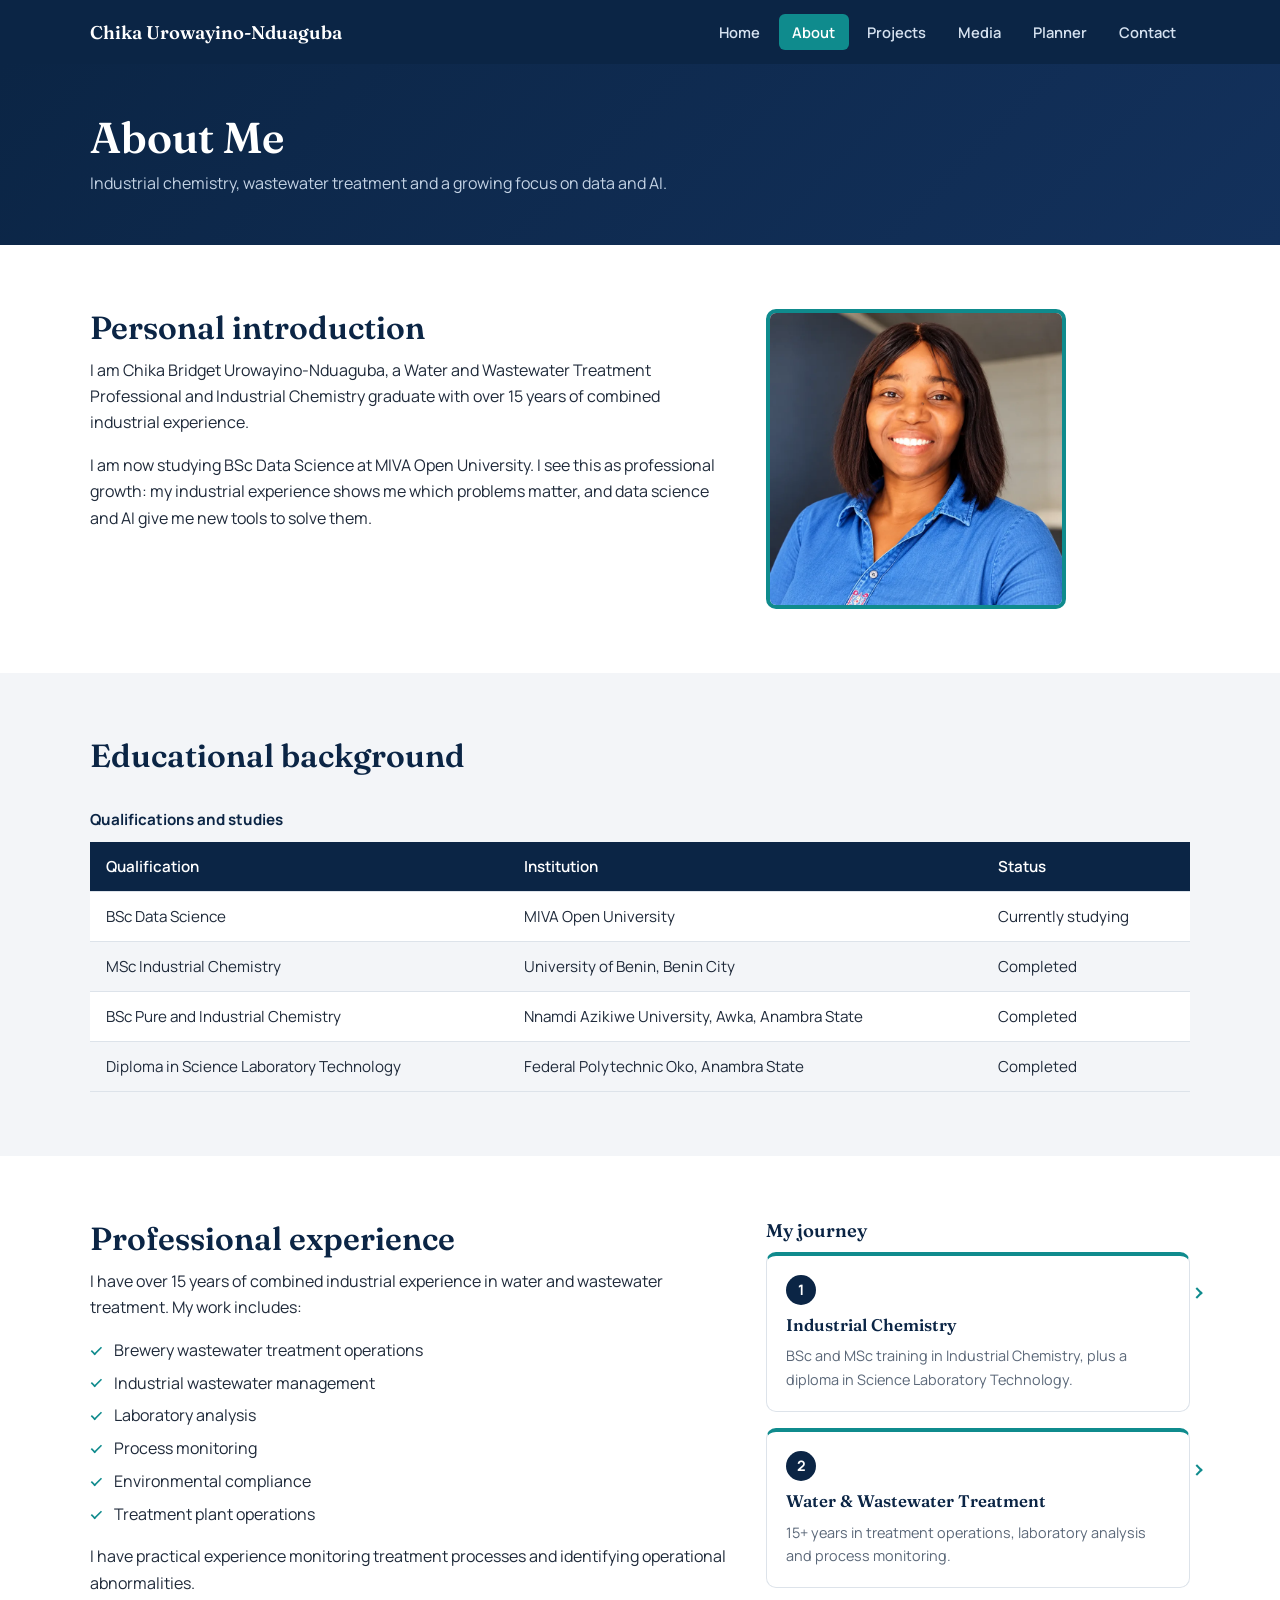
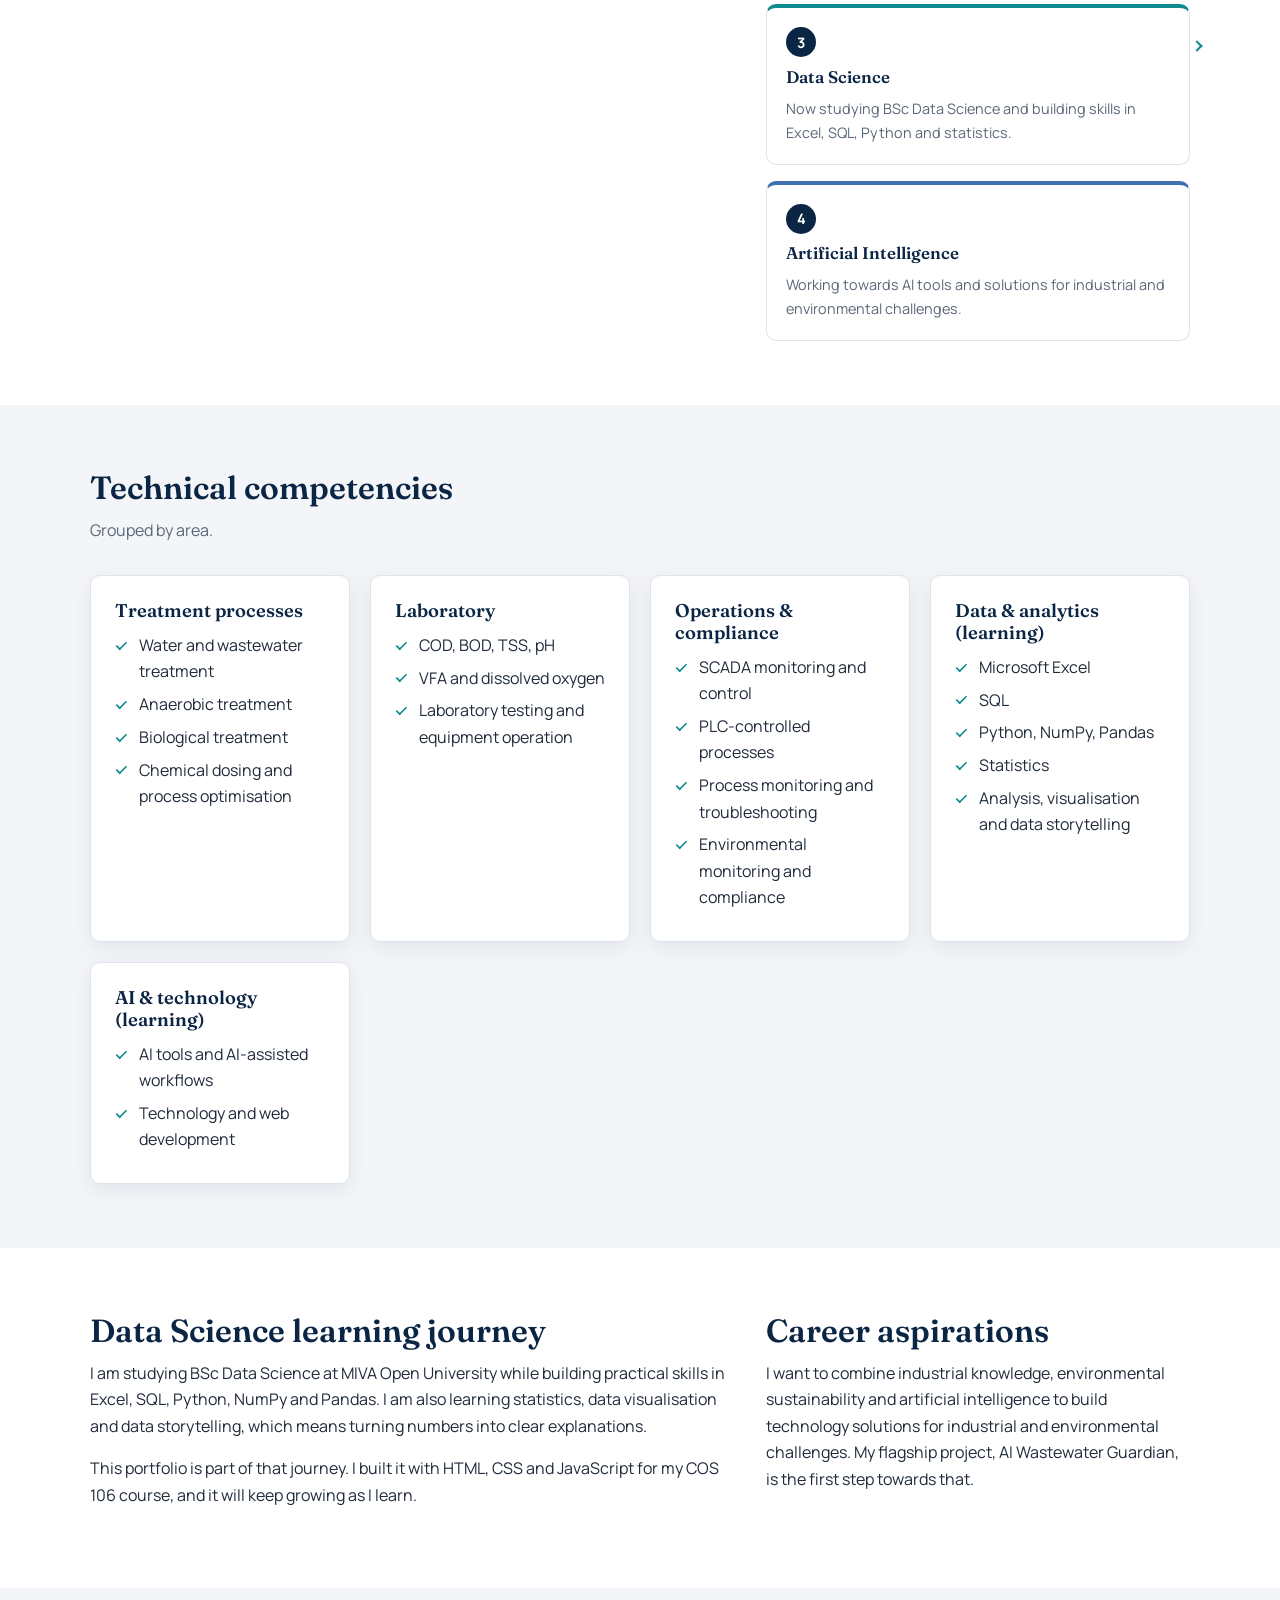
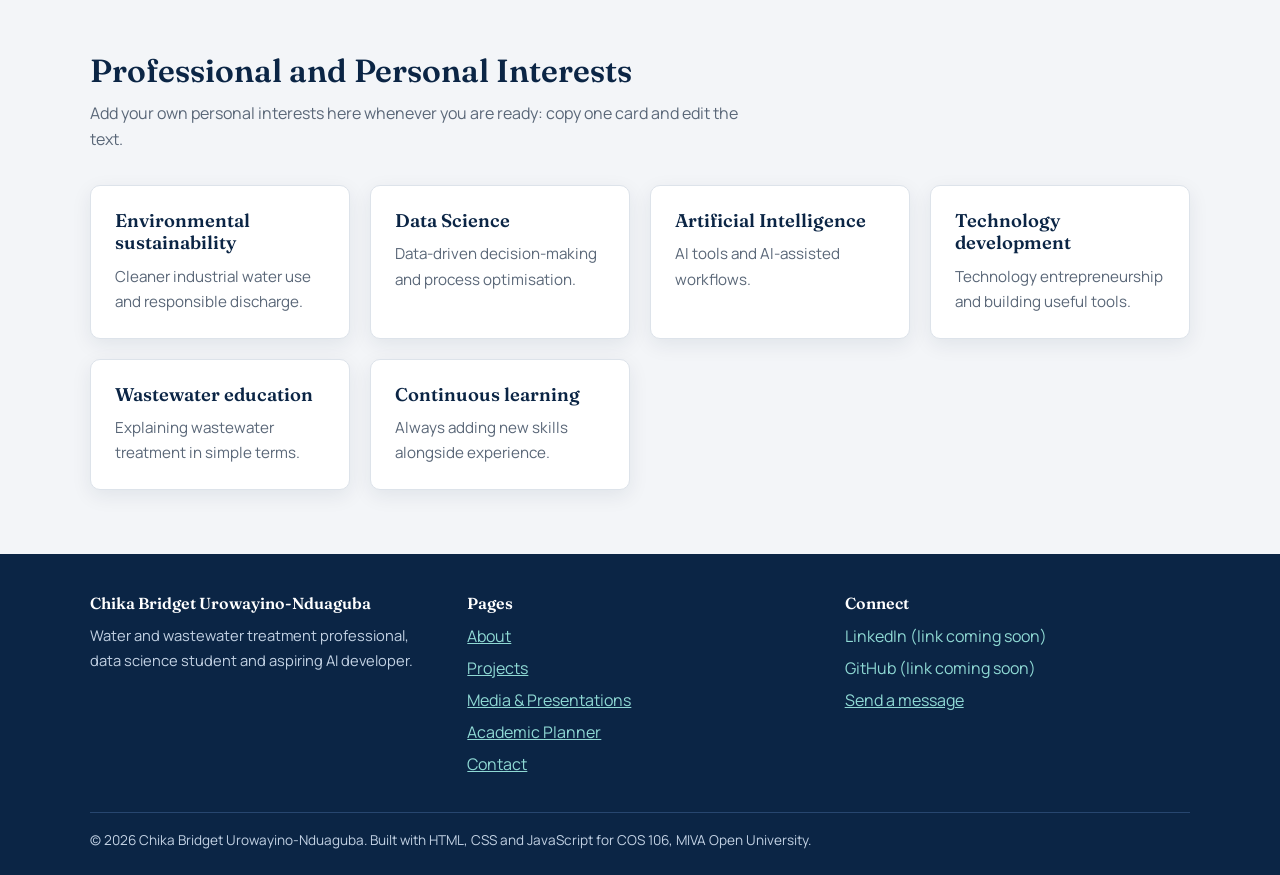
==== about.html @ 1fda0b6a "Initial commit: Personal portfolio website" ====
<!DOCTYPE html>
<html lang="en">
<head>
  <meta charset="UTF-8">
  <meta name="viewport" content="width=device-width, initial-scale=1">
  <title>About Me | Chika Urowayino-Nduaguba</title>
  <meta name="description" content="About Chika Bridget Urowayino-Nduaguba: education, experience, skills and career aspirations.">
  <link rel="preconnect" href="https://fonts.googleapis.com">
  <link rel="preconnect" href="https://fonts.gstatic.com" crossorigin>
  <link href="https://fonts.googleapis.com/css2?family=Fraunces:wght@600&family=Manrope:wght@400;600;700&display=swap" rel="stylesheet">
  <link rel="stylesheet" href="css/style.css">
</head>
<body>
  <a class="skip-link" href="#main">Skip to content</a>

  <!-- HEADER + NAVIGATION (same on all six pages) -->
  <header class="site-header">
    <nav class="container nav-bar" aria-label="Main navigation">
      <a class="brand" href="index.html">Chika Urowayino-Nduaguba</a>
      <button class="nav-toggle" aria-expanded="false" aria-label="Toggle menu">&#9776;</button>
      <ul class="nav-menu">
        <li><a href="index.html">Home</a></li>
        <li><a href="about.html" aria-current="page">About</a></li>
        <li><a href="projects.html">Projects</a></li>
        <li><a href="media.html">Media</a></li>
        <li><a href="planner.html">Planner</a></li>
        <li><a href="contact.html">Contact</a></li>
      </ul>
    </nav>
  </header>

  <main id="main">
    <section class="page-banner"><div class="container"><h1>About Me</h1><p>Industrial chemistry, wastewater treatment and a growing focus on data and AI.</p></div></section>

    <section class="section">
      <div class="container split">
        <div>
          <h2>Personal introduction</h2>
          <p>I am Chika Bridget Urowayino-Nduaguba, a Water and Wastewater Treatment Professional and Industrial Chemistry graduate with over 15 years of combined industrial experience.</p>
          <p>I am now studying BSc Data Science at MIVA Open University. I see this as professional growth: my industrial experience shows me which problems matter, and data science and AI give me new tools to solve them.</p>
        </div>
        <figure class="about-photo" style="margin:0">
          <picture>
            <source srcset="images/profile.webp" type="image/webp">
            <img src="images/profile.jpg" srcset="images/profile-480.jpg 480w, images/profile.jpg 800w" sizes="300px" width="800" height="800" alt="Portrait of Chika Bridget Urowayino-Nduaguba smiling, wearing a blue denim shirt">
          </picture>
        </figure>
      </div>
    </section>

    <section class="section section-alt">
      <div class="container">
        <div class="section-head"><h2>Educational background</h2></div>
        <div class="table-wrap">
          <table>
            <caption>Qualifications and studies</caption>
            <thead><tr><th scope="col">Qualification</th><th scope="col">Institution</th><th scope="col">Status</th></tr></thead>
            <tbody>
              <tr><td>BSc Data Science</td><td>MIVA Open University</td><td>Currently studying</td></tr>
              <tr><td>MSc Industrial Chemistry</td><td>University of Benin, Benin City</td><td>Completed</td></tr>
              <tr><td>BSc Pure and Industrial Chemistry</td><td>Nnamdi Azikiwe University, Awka, Anambra State</td><td>Completed</td></tr>
              <tr><td>Diploma in Science Laboratory Technology</td><td>Federal Polytechnic Oko, Anambra State</td><td>Completed</td></tr>
            </tbody>
          </table>
        </div>
      </div>
    </section>

    <section class="section">
      <div class="container split">
        <div>
          <h2>Professional experience</h2>
          <p>I have over 15 years of combined industrial experience in water and wastewater treatment. My work includes:</p>
          <ul class="ticks">
            <li>Brewery wastewater treatment operations</li>
            <li>Industrial wastewater management</li>
            <li>Laboratory analysis</li>
            <li>Process monitoring</li>
            <li>Environmental compliance</li>
            <li>Treatment plant operations</li>
          </ul>
          <p style="margin-top:1rem">I have practical experience monitoring treatment processes and identifying operational abnormalities.</p>
        </div>
        <aside><h3>My journey</h3><ol class="journey" style="grid-template-columns:1fr">
          <li><h3>Industrial Chemistry</h3><p>BSc and MSc training in Industrial Chemistry, plus a diploma in Science Laboratory Technology.</p></li>
          <li><h3>Water &amp; Wastewater Treatment</h3><p>15+ years in treatment operations, laboratory analysis and process monitoring.</p></li>
          <li><h3>Data Science</h3><p>Now studying BSc Data Science and building skills in Excel, SQL, Python and statistics.</p></li>
          <li><h3>Artificial Intelligence</h3><p>Working towards AI tools and solutions for industrial and environmental challenges.</p></li>
        </ol></aside>
      </div>
    </section>

    <section class="section section-alt">
      <div class="container">
        <div class="section-head"><h2>Technical competencies</h2><p>Grouped by area.</p></div>
        <div class="grid grid-3">
          <article class="card"><h3>Treatment processes</h3><ul class="ticks"><li>Water and wastewater treatment</li><li>Anaerobic treatment</li><li>Biological treatment</li><li>Chemical dosing and process optimisation</li></ul></article>
          <article class="card"><h3>Laboratory</h3><ul class="ticks"><li>COD, BOD, TSS, pH</li><li>VFA and dissolved oxygen</li><li>Laboratory testing and equipment operation</li></ul></article>
          <article class="card"><h3>Operations &amp; compliance</h3><ul class="ticks"><li>SCADA monitoring and control</li><li>PLC-controlled processes</li><li>Process monitoring and troubleshooting</li><li>Environmental monitoring and compliance</li></ul></article>
          <article class="card"><h3>Data &amp; analytics (learning)</h3><ul class="ticks"><li>Microsoft Excel</li><li>SQL</li><li>Python, NumPy, Pandas</li><li>Statistics</li><li>Analysis, visualisation and data storytelling</li></ul></article>
          <article class="card"><h3>AI &amp; technology (learning)</h3><ul class="ticks"><li>AI tools and AI-assisted workflows</li><li>Technology and web development</li></ul></article>
        </div>
      </div>
    </section>

    <section class="section">
      <div class="container split">
        <div>
          <h2>Data Science learning journey</h2>
          <p>I am studying BSc Data Science at MIVA Open University while building practical skills in Excel, SQL, Python, NumPy and Pandas. I am also learning statistics, data visualisation and data storytelling, which means turning numbers into clear explanations.</p>
          <p>This portfolio is part of that journey. I built it with HTML, CSS and JavaScript for my COS 106 course, and it will keep growing as I learn.</p>
        </div>
        <div>
          <h2>Career aspirations</h2>
          <p>I want to combine industrial knowledge, environmental sustainability and artificial intelligence to build technology solutions for industrial and environmental challenges. My flagship project, AI Wastewater Guardian, is the first step towards that.</p>
        </div>
      </div>
    </section>

    <section class="section section-alt" id="interests">
      <div class="container">
        <div class="section-head"><h2>Professional and Personal Interests</h2>
          <p>Add your own personal interests here whenever you are ready: copy one card and edit the text.</p></div>
        <div class="grid grid-3">
          <article class="card"><h3>Environmental sustainability</h3><p>Cleaner industrial water use and responsible discharge.</p></article>
          <article class="card"><h3>Data Science</h3><p>Data-driven decision-making and process optimisation.</p></article>
          <article class="card"><h3>Artificial Intelligence</h3><p>AI tools and AI-assisted workflows.</p></article>
          <article class="card"><h3>Technology development</h3><p>Technology entrepreneurship and building useful tools.</p></article>
          <article class="card"><h3>Wastewater education</h3><p>Explaining wastewater treatment in simple terms.</p></article>
          <article class="card"><h3>Continuous learning</h3><p>Always adding new skills alongside experience.</p></article>
        </div>
      </div>
    </section>

  </main>

  <!-- FOOTER -->
  <footer class="site-footer">
    <div class="container footer-grid">
      <div>
        <h3>Chika Bridget Urowayino-Nduaguba</h3>
        <p style="font-size:.92rem;">Water and wastewater treatment professional, data science student and aspiring AI developer.</p>
      </div>
      <div>
        <h3>Pages</h3>
        <ul>
          <li><a href="about.html">About</a></li>
          <li><a href="projects.html">Projects</a></li>
          <li><a href="media.html">Media &amp; Presentations</a></li>
          <li><a href="planner.html">Academic Planner</a></li>
          <li><a href="contact.html">Contact</a></li>
        </ul>
      </div>
      <div>
        <h3>Connect</h3>
        <ul>
          <li><a data-social="linkedin" href="#">LinkedIn</a></li>
          <li><a data-social="github" href="#">GitHub</a></li>
          <li><a href="contact.html">Send a message</a></li>
        </ul>
      </div>
    </div>
    <div class="container copy">&copy; <span id="year">2026</span> Chika Bridget Urowayino-Nduaguba. Built with HTML, CSS and JavaScript for COS 106, MIVA Open University.</div>
  </footer>

  <script src="js/main.js"></script>
</body>
</html>
---- css/style.css ----
/* ==========================================================
   CHIKA'S PORTFOLIO – SHARED DESIGN SYSTEM (style.css)
   Every page uses this one file, so the look stays consistent.
   Sections:
   1. Colours & fonts (variables)   5. Hero
   2. Reset & base                  6. Cards, grids, badges
   3. Layout helpers                7. Featured project
   4. Header & navigation           8. Footer & responsive rules
   ========================================================== */

/* 1. VARIABLES – change a colour here and it changes everywhere */
:root {
  --navy: #0b2545;
  --navy-soft: #13315c;
  --teal: #0f8b8d;
  --teal-dark: #0b6e70;
  --teal-light: #e3f4f4;
  --blue: #3e6fb0;
  --grey: #f3f5f8;
  --line: #dde3ea;
  --text: #1f2a3a;
  --muted: #5a6778;
  --white: #ffffff;
  --radius: 10px;
  --font-body: "Manrope", "Segoe UI", Arial, sans-serif;
  --font-head: "Fraunces", Georgia, "Times New Roman", serif;
  --shadow: 0 6px 20px rgba(11, 37, 69, 0.08);
}

/* 2. RESET & BASE */
*, *::before, *::after { box-sizing: border-box; }
html { scroll-behavior: smooth; }
body {
  margin: 0;
  font-family: var(--font-body);
  color: var(--text);
  background: var(--white);
  line-height: 1.65;
  font-size: 1rem;
}
img, video, iframe { max-width: 100%; height: auto; display: block; }
h1, h2, h3 { font-family: var(--font-head); color: var(--navy); line-height: 1.2; margin: 0 0 .6rem; }
h1 { font-size: clamp(1.8rem, 4.2vw, 2.7rem); font-weight: 600; }
h2 { font-size: clamp(1.5rem, 3vw, 2rem); font-weight: 600; }
h3 { font-size: 1.15rem; font-weight: 600; }
p { margin: 0 0 1rem; max-width: 68ch; }
a { color: var(--teal-dark); }
:focus-visible { outline: 3px solid var(--blue); outline-offset: 3px; }
.skip-link { position: absolute; left: -999px; top: 0; background: var(--navy); color: #fff; padding: .6rem 1rem; z-index: 200; }
.skip-link:focus { left: 0; }

/* 3. LAYOUT HELPERS */
.container { width: min(1100px, 92%); margin-inline: auto; }
.section { padding: 4rem 0; }
.section-alt { background: var(--grey); }
.section-head { margin-bottom: 2rem; }
.section-head p { color: var(--muted); }
.grid { display: grid; gap: 1.25rem; }
.grid-3 { grid-template-columns: repeat(auto-fit, minmax(250px, 1fr)); }
.grid-2 { grid-template-columns: repeat(auto-fit, minmax(300px, 1fr)); }

/* Buttons */
.btn {
  display: inline-block; padding: .75rem 1.4rem; border-radius: 8px;
  font: 600 .95rem var(--font-body); text-decoration: none; cursor: pointer;
  border: 2px solid transparent; transition: background .2s, color .2s, border-color .2s;
}
.btn-primary { background: var(--teal); color: #fff; }
.btn-primary:hover { background: var(--teal-dark); }
.btn-outline { border-color: var(--navy); color: var(--navy); background: transparent; }
.btn-outline:hover { background: var(--navy); color: #fff; }
.btn-row { display: flex; flex-wrap: wrap; gap: .8rem; margin-top: 1.4rem; }

/* 4. HEADER & NAVIGATION */
.site-header { background: var(--navy); position: sticky; top: 0; z-index: 100; }
.nav-bar { display: flex; align-items: center; justify-content: space-between; min-height: 64px; }
.brand { color: #fff; text-decoration: none; font: 600 1.15rem var(--font-head); }
.nav-menu { display: flex; gap: .3rem; list-style: none; margin: 0; padding: 0; }
.nav-menu a {
  color: #d6e2f0; text-decoration: none; padding: .5rem .85rem; border-radius: 6px;
  font-weight: 600; font-size: .92rem; transition: background .2s, color .2s;
}
.nav-menu a:hover { background: var(--navy-soft); color: #fff; }
.nav-menu a[aria-current="page"] { background: var(--teal); color: #fff; }
.nav-toggle { display: none; background: none; border: 2px solid #8fa6c2; color: #fff; border-radius: 6px; padding: .4rem .7rem; font-size: 1.1rem; cursor: pointer; }

/* 5. HERO */
.hero { background: linear-gradient(135deg, var(--navy) 0%, var(--navy-soft) 100%); color: #fff; padding: 4.5rem 0; }
.hero-inner { display: grid; grid-template-columns: 1.4fr 1fr; gap: 3rem; align-items: center; }
.hero h1 { color: #fff; font-size: clamp(1.6rem, 3.6vw, 2.35rem); }
.hero .welcome { color: #8fd9d4; font-weight: 600; margin-bottom: .6rem; }
.hero .intro { color: #d6e2f0; }
.hero .btn-outline { border-color: #fff; color: #fff; }
.hero .btn-outline:hover { background: #fff; color: var(--navy); }
.hero-photo { justify-self: center; }
.hero-photo img { width: min(340px, 78vw); height: auto; aspect-ratio: 1 / 1; object-fit: cover; border-radius: 50%; border: 5px solid var(--teal); box-shadow: 0 10px 30px rgba(0,0,0,.35); }
.hero-photo figcaption { text-align: center; margin-top: .8rem; color: #b9c9dc; font-size: .9rem; }
/* The one page-load moment: hero text rises in once */
.hero-text { animation: rise .8s ease both; }
@keyframes rise { from { opacity: 0; transform: translateY(18px); } to { opacity: 1; transform: none; } }

/* Identity pills under the hero */
.identity { background: var(--teal-light); padding: 1.1rem 0; }
.pills { display: flex; flex-wrap: wrap; gap: .6rem; list-style: none; margin: 0; padding: 0; }
.pills li { background: #fff; border: 1px solid #b9dede; color: var(--teal-dark); font-weight: 600; font-size: .88rem; padding: .35rem .85rem; border-radius: 999px; }

/* 6. CARDS, GRIDS, BADGES */
.card { background: #fff; border: 1px solid var(--line); border-radius: var(--radius); padding: 1.5rem; box-shadow: var(--shadow); transition: transform .2s, border-color .2s; }
.card:hover { transform: translateY(-3px); border-color: var(--teal); }
.card .icon { width: 44px; height: 44px; border-radius: 10px; background: var(--teal-light); display: grid; place-items: center; margin-bottom: .9rem; }
.card .icon svg { width: 24px; height: 24px; stroke: var(--teal-dark); fill: none; stroke-width: 1.8; stroke-linecap: round; stroke-linejoin: round; }
.card p { color: var(--muted); font-size: .95rem; margin: 0; }
.badge { display: inline-block; font-size: .8rem; font-weight: 700; padding: .25rem .7rem; border-radius: 999px; background: #fff4d6; color: #7a5500; border: 1px solid #f0d58a; }
.badge-teal { background: var(--teal-light); color: var(--teal-dark); border-color: #b9dede; }

/* Two-column text + side panel */
.split { display: grid; grid-template-columns: 1.5fr 1fr; gap: 2.5rem; align-items: start; }
.facts { list-style: none; padding: 1.4rem; margin: 0; background: var(--grey); border-radius: var(--radius); border-left: 4px solid var(--teal); }
.facts li { padding: .45rem 0; border-bottom: 1px solid var(--line); font-size: .95rem; }
.facts li:last-child { border-bottom: 0; }

/* 7. FEATURED PROJECT */
.featured { display: grid; grid-template-columns: 1fr 1.2fr; background: var(--navy); color: #fff; border-radius: 14px; overflow: hidden; box-shadow: var(--shadow); }
.featured-art { background: #0e2f55; display: grid; place-items: center; padding: 1.5rem; }
.featured-art svg { width: 100%; max-width: 380px; height: auto; }
.featured-body { padding: 2rem; }
.featured-body h2, .featured-body h3 { color: #fff; }
.featured-body p { color: #d6e2f0; }
.featured-body .tags { list-style: none; display: flex; flex-wrap: wrap; gap: .5rem; padding: 0; margin: 1rem 0 0; }
.featured-body .tags li { background: rgba(255,255,255,.12); padding: .25rem .7rem; border-radius: 6px; font-size: .85rem; }
.note { font-size: .85rem; color: #a9bdd4; margin-top: 1rem; }

/* 8. FOOTER */
.site-footer { background: var(--navy); color: #c3d2e4; padding: 2.5rem 0 1.5rem; }
.footer-grid { display: grid; grid-template-columns: repeat(auto-fit, minmax(200px, 1fr)); gap: 2rem; }
.site-footer h3 { color: #fff; font-size: 1rem; }
.site-footer ul { list-style: none; margin: 0; padding: 0; }
.site-footer li { margin-bottom: .35rem; }
.site-footer a { color: #8fd9d4; }
.site-footer .copy { border-top: 1px solid #27466f; margin-top: 1.8rem; padding-top: 1rem; font-size: .85rem; }
.pending-link { color: #8da3bd; cursor: default; }

/* RESPONSIVE – tablets and phones */
@media (max-width: 860px) {
  .hero-inner, .split, .featured { grid-template-columns: 1fr; }
  .hero { padding: 3rem 0; }
  .hero-photo { order: -1; }
  .nav-toggle { display: block; }
  .nav-menu { display: none; position: absolute; top: 64px; left: 0; right: 0; background: var(--navy); flex-direction: column; padding: .6rem 4%; border-top: 1px solid #27466f; }
  .nav-menu.open { display: flex; }
  .nav-menu a { display: block; padding: .8rem; }
  .section { padding: 3rem 0; }
}

/* Respect people who turn animations off in their device settings */
@media (prefers-reduced-motion: reduce) {
  *, *::before, *::after { animation: none !important; transition: none !important; scroll-behavior: auto !important; }
}

/* ==========================================================
   STAGE 2 ADDITIONS – shared by About, Projects, Media,
   Planner and Contact pages
   ========================================================== */

/* Page banner (top of inner pages) */
.page-banner { background: linear-gradient(135deg, var(--navy), var(--navy-soft)); color: #fff; padding: 3rem 0; }
.page-banner h1 { color: #fff; margin-bottom: .4rem; }
.page-banner p { color: #c3d2e4; margin: 0; }

/* Professional journey (homepage + about): a real sequence, so steps are numbered */
.journey { list-style: none; margin: 0; padding: 0; display: grid; grid-template-columns: repeat(4, 1fr); gap: 1rem; counter-reset: step; }
.journey li { position: relative; background: #fff; border: 1px solid var(--line); border-top: 4px solid var(--teal); border-radius: var(--radius); padding: 1.2rem; counter-increment: step; }
.journey li::before { content: counter(step); display: grid; place-items: center; width: 30px; height: 30px; border-radius: 50%; background: var(--navy); color: #fff; font-weight: 700; font-size: .9rem; margin-bottom: .6rem; }
.journey li:last-child { border-top-color: var(--blue); }
.journey h3 { font-size: 1.05rem; }
.journey p { font-size: .9rem; color: var(--muted); margin: 0; }
.journey li:not(:last-child)::after { content: ""; position: absolute; right: -.75rem; top: 2.1rem; width: .5rem; height: .5rem; border-top: 2px solid var(--teal); border-right: 2px solid var(--teal); transform: rotate(45deg); }

/* Tables */
.table-wrap { overflow-x: auto; }
table { width: 100%; border-collapse: collapse; background: #fff; font-size: .95rem; }
caption { text-align: left; font-weight: 700; color: var(--navy); padding-bottom: .6rem; }
th, td { text-align: left; padding: .75rem 1rem; border-bottom: 1px solid var(--line); vertical-align: top; }
thead th { background: var(--navy); color: #fff; font-weight: 600; }
tbody tr:nth-child(even) { background: var(--grey); }

/* Lists with ticks */
.ticks { list-style: none; padding: 0; margin: 0; }
.ticks li { padding-left: 1.5rem; position: relative; margin-bottom: .4rem; }
.ticks li::before { content: ""; position: absolute; left: 0; top: .55em; width: .8rem; height: .45rem; border-left: 2px solid var(--teal); border-bottom: 2px solid var(--teal); transform: rotate(-45deg) scale(.8); }
.about-photo img { width: 100%; max-width: 300px; height: auto; aspect-ratio: 1 / 1; object-fit: cover; border-radius: var(--radius); border: 4px solid var(--teal); }

/* Projects */
.project { display: grid; grid-template-columns: 1fr 1.3fr; gap: 1.5rem; background: #fff; border: 1px solid var(--line); border-radius: 14px; overflow: hidden; box-shadow: var(--shadow); margin-bottom: 1.5rem; }
.project-art { background: #0e2f55; padding: 1.2rem; display: grid; place-items: center; }
.project-art svg { width: 100%; max-width: 320px; height: auto; }
.project-body { padding: 1.5rem; }
.project.flagship { border: 2px solid var(--teal); grid-template-columns: 1fr; }
.project.flagship .project-body { padding: 2rem; }
.meta-grid { display: grid; grid-template-columns: repeat(auto-fit, minmax(240px, 1fr)); gap: 1rem; margin: 1.2rem 0; }
.meta-grid > div { background: var(--grey); border-radius: var(--radius); padding: 1rem 1.2rem; }
.meta-grid h4 { margin: 0 0 .4rem; color: var(--navy); }
.meta-grid p, .meta-grid ul { margin: 0; font-size: .93rem; }
.tag-list { list-style: none; display: flex; flex-wrap: wrap; gap: .5rem; padding: 0; margin: .6rem 0 1rem; }
.tag-list li { background: var(--teal-light); color: var(--teal-dark); font-weight: 600; font-size: .82rem; padding: .25rem .7rem; border-radius: 6px; }
.roadmap { list-style: none; padding: 0; margin: 0; border-left: 3px solid var(--teal); }
.roadmap li { padding: .5rem 0 .5rem 1.2rem; position: relative; }
.roadmap li::before { content: ""; position: absolute; left: -9px; top: .9rem; width: 15px; height: 15px; border-radius: 50%; background: #fff; border: 3px solid var(--teal); }
.roadmap li.done::before { background: var(--teal); }
.placeholder-box { border: 2px dashed #9fb3c8; border-radius: var(--radius); padding: 1rem; color: var(--muted); font-size: .9rem; background: #fafcfe; }
.label-illus { font-size: .78rem; color: #8da3bd; margin: .5rem 0 0; text-align: center; }
details.more { margin-top: 1rem; }
details.more summary { cursor: pointer; display: inline-block; list-style: none; }
details.more summary::-webkit-details-marker { display: none; }
details.more[open] summary { background: var(--navy); color: #fff; }
details.more .details-body { margin-top: 1rem; padding: 1rem; background: var(--grey); border-radius: var(--radius); }

/* Media page */
.media-card { background: #fff; border: 1px solid var(--line); border-radius: var(--radius); overflow: hidden; box-shadow: var(--shadow); display: flex; flex-direction: column; }
.media-card .body { padding: 1rem 1.2rem 1.3rem; display: flex; flex-direction: column; gap: .5rem; flex: 1; }
.media-card h3 { margin: 0; font-size: 1.02rem; }
.media-card p { color: var(--muted); font-size: .9rem; margin: 0; }
.media-card .btn { align-self: flex-start; margin-top: auto; padding: .5rem 1rem; font-size: .88rem; }
.video-frame { position: relative; aspect-ratio: 16 / 9; background: #0b2545; }
.video-frame iframe, .video-frame video, .video-frame img { position: absolute; inset: 0; width: 100%; height: 100%; object-fit: cover; border: 0; }
.thumb-btn { position: absolute; inset: 0; border: 0; padding: 0; cursor: pointer; background: #0b2545; }
.thumb-btn img { width: 100%; height: 100%; object-fit: cover; }
.thumb-btn .play { position: absolute; inset: 0; margin: auto; width: 60px; height: 60px; border-radius: 50%; background: rgba(15,139,141,.92); display: grid; place-items: center; transition: transform .2s; }
.thumb-btn:hover .play { transform: scale(1.1); }
.thumb-btn .play::after { content: ""; border-left: 18px solid #fff; border-top: 11px solid transparent; border-bottom: 11px solid transparent; margin-left: 5px; }
.placeholder-frame { display: grid; place-items: center; text-align: center; padding: 1rem; color: #c3d2e4; font-size: .9rem; background: repeating-linear-gradient(45deg, #0e2f55, #0e2f55 12px, #0b2545 12px, #0b2545 24px); }
.intro-video { max-width: 760px; margin: 0 auto; }
.code-box { background: #0b2545; color: #d6e2f0; padding: 1rem 1.2rem; border-radius: var(--radius); overflow-x: auto; font: .85rem/1.6 Consolas, "Courier New", monospace; }

/* Planner */
.stats { display: grid; grid-template-columns: repeat(3, 1fr); gap: 1rem; margin-bottom: 1.5rem; }
.stat { background: #fff; border: 1px solid var(--line); border-radius: var(--radius); padding: 1rem; text-align: center; }
.stat strong { display: block; font: 600 2rem var(--font-head); color: var(--navy); }
.stat span { color: var(--muted); font-size: .9rem; }
.planner-layout { display: grid; grid-template-columns: 360px 1fr; gap: 1.5rem; align-items: start; }
.panel { background: #fff; border: 1px solid var(--line); border-radius: var(--radius); padding: 1.4rem; box-shadow: var(--shadow); }
.field { margin-bottom: 1rem; }
.field label { display: block; font-weight: 600; margin-bottom: .3rem; font-size: .93rem; }
.field input, .field select, .field textarea { width: 100%; padding: .65rem .8rem; border: 1.5px solid #b8c4d2; border-radius: 8px; font: inherit; background: #fff; color: var(--text); }
.field input:focus, .field select:focus, .field textarea:focus { outline: 3px solid #bcd3ef; border-color: var(--blue); }
.field.invalid input, .field.invalid textarea { border-color: #b3261e; }
.error-msg { color: #b3261e; font-size: .85rem; margin: .3rem 0 0; min-height: 1.1em; }
.filters { display: flex; flex-wrap: wrap; gap: .5rem; margin-bottom: 1rem; }
.filter-btn { padding: .45rem 1rem; border-radius: 999px; border: 1.5px solid var(--navy); background: #fff; color: var(--navy); font: 600 .88rem var(--font-body); cursor: pointer; }
.filter-btn.active { background: var(--navy); color: #fff; }
.task-list { list-style: none; margin: 0; padding: 0; display: grid; gap: .8rem; }
.task { display: grid; grid-template-columns: auto 1fr auto; gap: .8rem; align-items: start; background: #fff; border: 1px solid var(--line); border-left: 5px solid var(--blue); border-radius: var(--radius); padding: .9rem 1rem; animation: rise .3s ease both; }
.task.high { border-left-color: #b3261e; } .task.medium { border-left-color: #d98e04; } .task.low { border-left-color: var(--teal); }
.task.done { opacity: .65; } .task.done h3 { text-decoration: line-through; }
.task h3 { margin: 0 0 .2rem; font-size: 1.02rem; font-family: var(--font-body); font-weight: 700; }
.task p { margin: 0 0 .3rem; font-size: .9rem; color: var(--muted); }
.task small { color: var(--muted); }
.task input[type=checkbox] { width: 20px; height: 20px; margin-top: .25rem; accent-color: var(--teal); }
.btn-delete { background: #fff; border: 1.5px solid #b3261e; color: #b3261e; border-radius: 8px; padding: .35rem .8rem; font: 600 .85rem var(--font-body); cursor: pointer; }
.btn-delete:hover { background: #b3261e; color: #fff; }
.empty { text-align: center; color: var(--muted); padding: 2rem 1rem; border: 2px dashed var(--line); border-radius: var(--radius); }
.overdue { color: #b3261e; font-weight: 700; }

/* Contact */
.contact-layout { display: grid; grid-template-columns: 1.3fr 1fr; gap: 2rem; align-items: start; }
.form-status { padding: .9rem 1rem; border-radius: 8px; margin-bottom: 1rem; font-weight: 600; }
.form-status.ok { background: #e4f5ea; color: #145a2e; border: 1px solid #a7d9b8; }
.form-status.bad { background: #fdeceb; color: #8c1d18; border: 1px solid #f1b8b4; }
.form-status.info { background: var(--teal-light); color: var(--teal-dark); border: 1px solid #b9dede; }
.hp { position: absolute; left: -9999px; }

@media (max-width: 860px) {
  .journey { grid-template-columns: 1fr; }
  .journey li:not(:last-child)::after { display: none; }
  .project, .planner-layout, .contact-layout { grid-template-columns: 1fr; }
  .stats { gap: .5rem; } .stat strong { font-size: 1.5rem; }
  .task { grid-template-columns: auto 1fr; } .task .btn-delete { grid-column: 2; justify-self: start; }
}
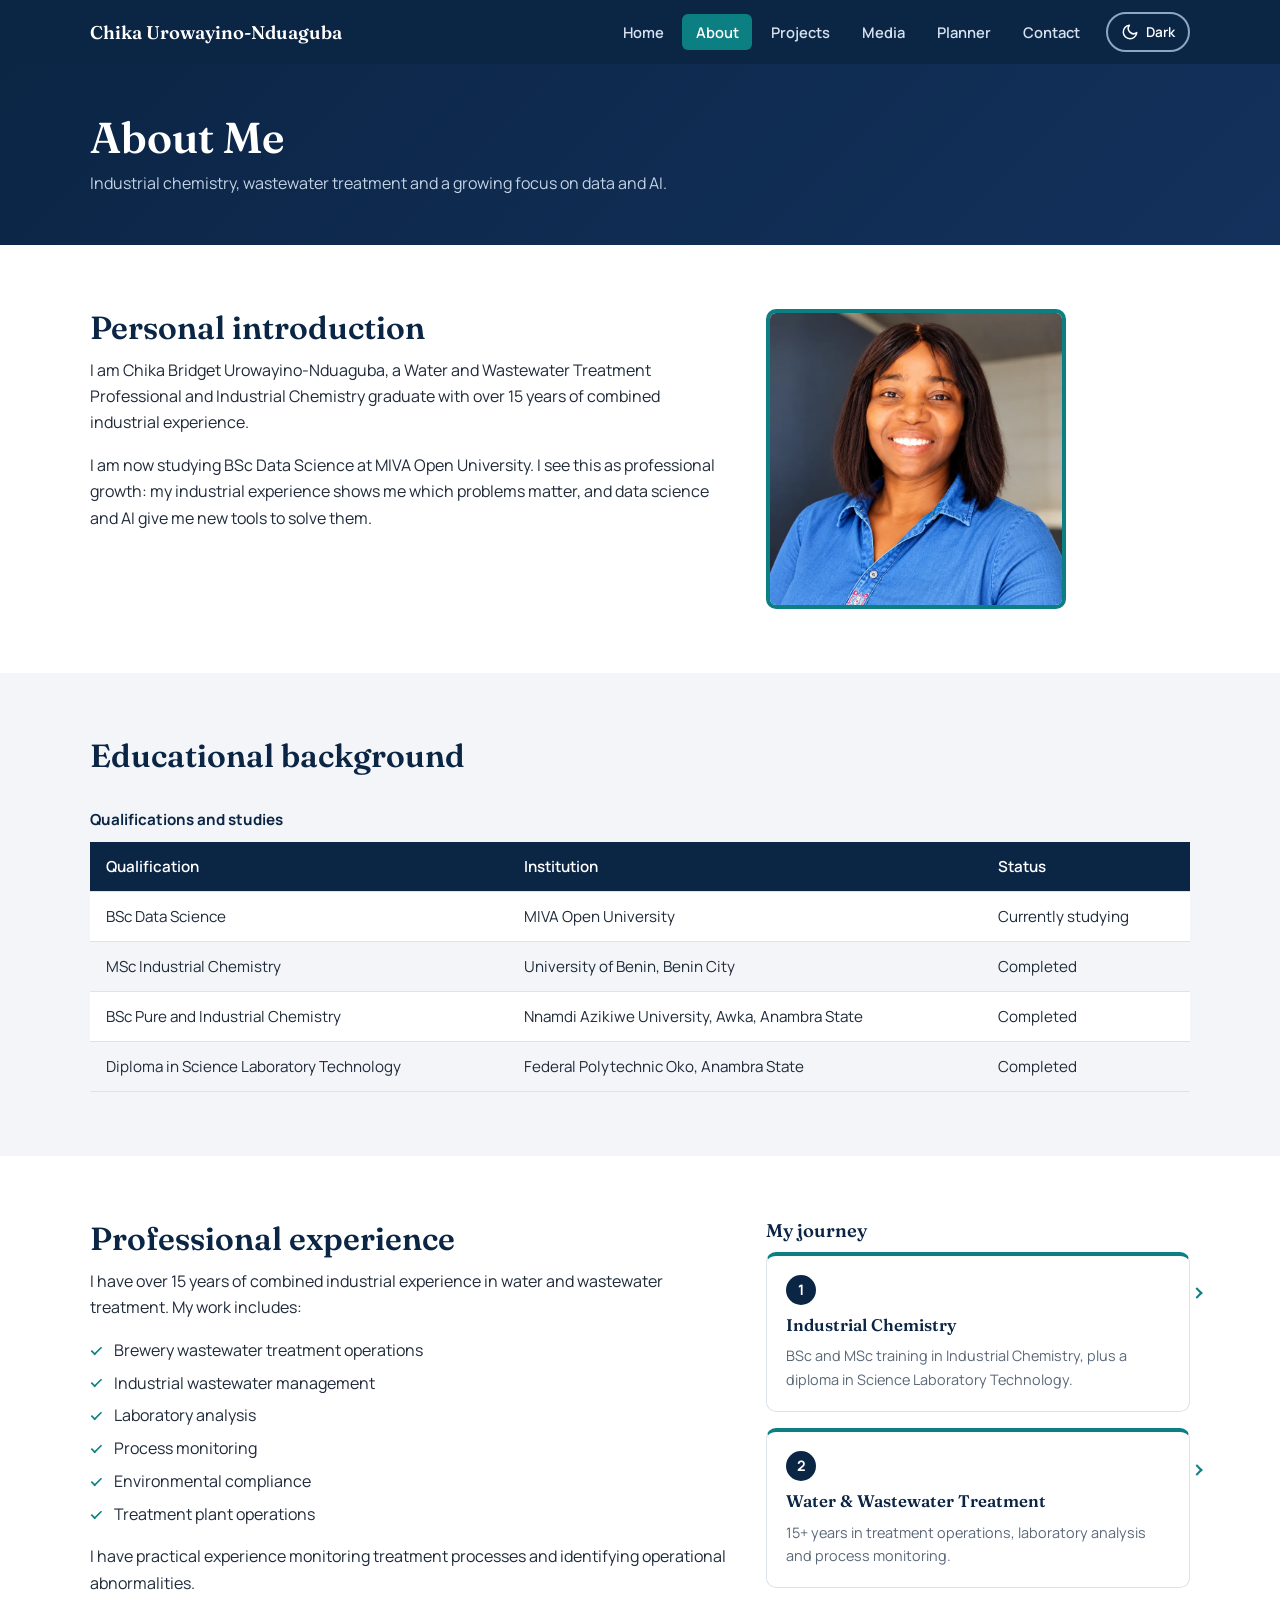
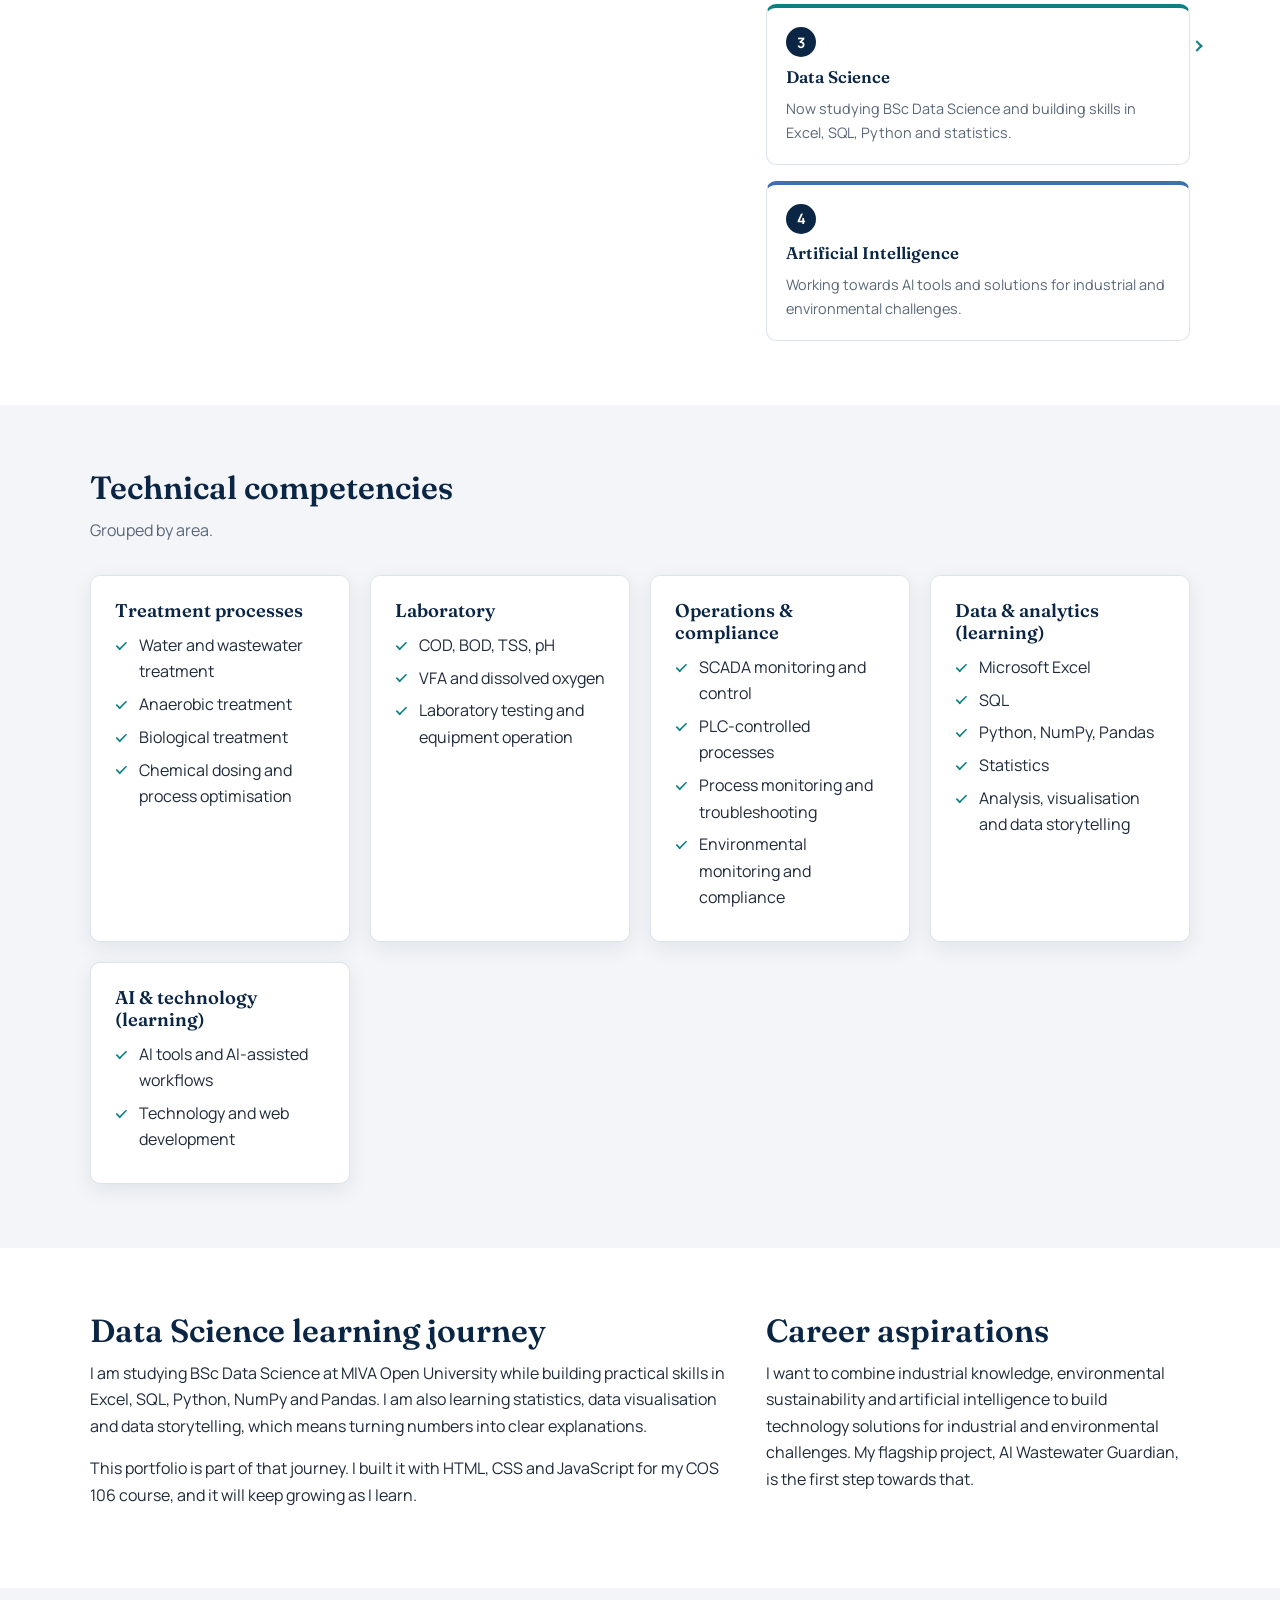
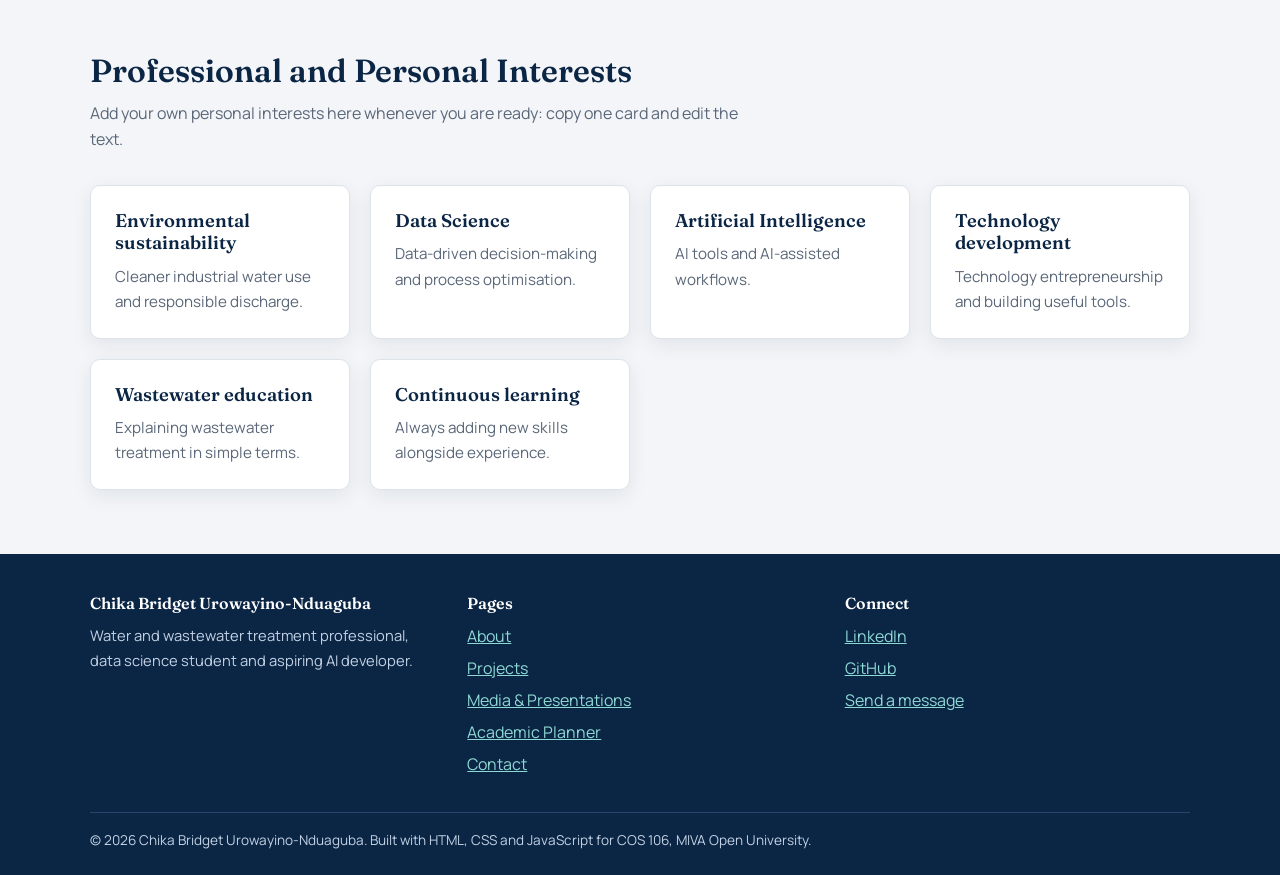
==== commit 356f85d9: "Update portfolio theme toggle and social links" ====
--- a/about.html
+++ b/about.html
@@ -3,6 +3,14 @@
 <head>
   <meta charset="UTF-8">
   <meta name="viewport" content="width=device-width, initial-scale=1">
+  <!-- Apply the saved theme BEFORE the page paints, so there is no light/dark flash -->
+  <script>
+    (function () {
+      var theme = "light";
+      try { if (localStorage.getItem("chika-theme") === "dark") theme = "dark"; } catch (e) {}
+      document.documentElement.setAttribute("data-theme", theme);
+    })();
+  </script>
   <title>About Me | Chika Urowayino-Nduaguba</title>
   <meta name="description" content="About Chika Bridget Urowayino-Nduaguba: education, experience, skills and career aspirations.">
   <link rel="preconnect" href="https://fonts.googleapis.com">
@@ -17,7 +25,6 @@
   <header class="site-header">
     <nav class="container nav-bar" aria-label="Main navigation">
       <a class="brand" href="index.html">Chika Urowayino-Nduaguba</a>
-      <button class="nav-toggle" aria-expanded="false" aria-label="Toggle menu">&#9776;</button>
       <ul class="nav-menu">
         <li><a href="index.html">Home</a></li>
         <li><a href="about.html" aria-current="page">About</a></li>
@@ -26,6 +33,14 @@
         <li><a href="planner.html">Planner</a></li>
         <li><a href="contact.html">Contact</a></li>
       </ul>
+      <div class="nav-actions">
+        <button class="theme-toggle" type="button" aria-label="Switch to dark mode">
+          <svg class="icon-moon" viewBox="0 0 24 24" aria-hidden="true"><path d="M21 12.8A9 9 0 1 1 11.2 3a7 7 0 0 0 9.8 9.8z"/></svg>
+          <svg class="icon-sun" viewBox="0 0 24 24" aria-hidden="true"><circle cx="12" cy="12" r="4"/><path d="M12 2v2M12 20v2M4.9 4.9l1.4 1.4M17.7 17.7l1.4 1.4M2 12h2M20 12h2M4.9 19.1l1.4-1.4M17.7 6.3l1.4-1.4"/></svg>
+          <span class="theme-label" aria-hidden="true">Dark</span>
+        </button>
+        <button class="nav-toggle" aria-expanded="false" aria-label="Toggle menu">&#9776;</button>
+      </div>
     </nav>
   </header>
 
--- a/css/style.css
+++ b/css/style.css
@@ -12,7 +12,7 @@
 :root {
   --navy: #0b2545;
   --navy-soft: #13315c;
-  --teal: #0f8b8d;
+  --teal: #0c7f82;
   --teal-dark: #0b6e70;
   --teal-light: #e3f4f4;
   --blue: #3e6fb0;
@@ -25,6 +25,43 @@
   --font-body: "Manrope", "Segoe UI", Arial, sans-serif;
   --font-head: "Fraunces", Georgia, "Times New Roman", serif;
   --shadow: 0 6px 20px rgba(11, 37, 69, 0.08);
+
+  /* THEME VARIABLES – light mode (default). Dark values are further below. */
+  --bg: #ffffff;           /* page background */
+  --bg-alt: #f3f5f8;       /* alternate section background */
+  --surface: #ffffff;      /* cards, panels, tables, inputs */
+  --surface-2: #f3f5f8;    /* small highlighted blocks */
+  --heading: #0b2545;      /* headings and outline buttons */
+  --accent-text: #0b6e70;  /* teal text and links */
+  --input-border: #b8c4d2;
+  --teal-border: #b9dede;
+  --danger: #b3261e;
+  --badge-bg: #fff4d6; --badge-text: #7a5500; --badge-border: #f0d58a;
+  --ok-bg: #e4f5ea; --ok-text: #145a2e; --ok-border: #a7d9b8;
+  --bad-bg: #fdeceb; --bad-text: #8c1d18; --bad-border: #f1b8b4;
+}
+
+/* DARK MODE – only the variables change, so layout stays identical.
+   The header, hero, footer and featured card are already navy, so they stay as they are. */
+:root[data-theme="dark"] {
+  color-scheme: dark;
+  --bg: #0c1a2d;
+  --bg-alt: #0f2238;
+  --surface: #14293f;
+  --surface-2: #1a3350;
+  --heading: #f1f5fa;
+  --text: #e3eaf3;
+  --muted: #aebdce;
+  --line: #2b4562;
+  --teal-light: #12373c;
+  --accent-text: #6fd6d0;
+  --input-border: #4a6482;
+  --teal-border: #1f5a5f;
+  --danger: #ff8f86;
+  --badge-bg: #3a2e0b; --badge-text: #f5d27a; --badge-border: #6b5516;
+  --ok-bg: #12301f; --ok-text: #8fe0ab; --ok-border: #24593a;
+  --bad-bg: #3a1614; --bad-text: #ffb4ae; --bad-border: #6b2a26;
+  --shadow: 0 6px 20px rgba(0, 0, 0, 0.35);
 }
 
 /* 2. RESET & BASE */
@@ -34,17 +71,17 @@
   margin: 0;
   font-family: var(--font-body);
   color: var(--text);
-  background: var(--white);
+  background: var(--bg);
   line-height: 1.65;
   font-size: 1rem;
 }
 img, video, iframe { max-width: 100%; height: auto; display: block; }
-h1, h2, h3 { font-family: var(--font-head); color: var(--navy); line-height: 1.2; margin: 0 0 .6rem; }
+h1, h2, h3 { font-family: var(--font-head); color: var(--heading); line-height: 1.2; margin: 0 0 .6rem; }
 h1 { font-size: clamp(1.8rem, 4.2vw, 2.7rem); font-weight: 600; }
 h2 { font-size: clamp(1.5rem, 3vw, 2rem); font-weight: 600; }
 h3 { font-size: 1.15rem; font-weight: 600; }
 p { margin: 0 0 1rem; max-width: 68ch; }
-a { color: var(--teal-dark); }
+a { color: var(--accent-text); }
 :focus-visible { outline: 3px solid var(--blue); outline-offset: 3px; }
 .skip-link { position: absolute; left: -999px; top: 0; background: var(--navy); color: #fff; padding: .6rem 1rem; z-index: 200; }
 .skip-link:focus { left: 0; }
@@ -52,7 +89,7 @@
 /* 3. LAYOUT HELPERS */
 .container { width: min(1100px, 92%); margin-inline: auto; }
 .section { padding: 4rem 0; }
-.section-alt { background: var(--grey); }
+.section-alt { background: var(--bg-alt); }
 .section-head { margin-bottom: 2rem; }
 .section-head p { color: var(--muted); }
 .grid { display: grid; gap: 1.25rem; }
@@ -67,8 +104,8 @@
 }
 .btn-primary { background: var(--teal); color: #fff; }
 .btn-primary:hover { background: var(--teal-dark); }
-.btn-outline { border-color: var(--navy); color: var(--navy); background: transparent; }
-.btn-outline:hover { background: var(--navy); color: #fff; }
+.btn-outline { border-color: var(--heading); color: var(--heading); background: transparent; }
+.btn-outline:hover { background: var(--heading); color: var(--bg); }
 .btn-row { display: flex; flex-wrap: wrap; gap: .8rem; margin-top: 1.4rem; }
 
 /* 4. HEADER & NAVIGATION */
@@ -102,20 +139,20 @@
 /* Identity pills under the hero */
 .identity { background: var(--teal-light); padding: 1.1rem 0; }
 .pills { display: flex; flex-wrap: wrap; gap: .6rem; list-style: none; margin: 0; padding: 0; }
-.pills li { background: #fff; border: 1px solid #b9dede; color: var(--teal-dark); font-weight: 600; font-size: .88rem; padding: .35rem .85rem; border-radius: 999px; }
+.pills li { background: var(--surface); border: 1px solid var(--teal-border); color: var(--accent-text); font-weight: 600; font-size: .88rem; padding: .35rem .85rem; border-radius: 999px; }
 
 /* 6. CARDS, GRIDS, BADGES */
-.card { background: #fff; border: 1px solid var(--line); border-radius: var(--radius); padding: 1.5rem; box-shadow: var(--shadow); transition: transform .2s, border-color .2s; }
+.card { background: var(--surface); border: 1px solid var(--line); border-radius: var(--radius); padding: 1.5rem; box-shadow: var(--shadow); transition: transform .2s, border-color .2s; }
 .card:hover { transform: translateY(-3px); border-color: var(--teal); }
 .card .icon { width: 44px; height: 44px; border-radius: 10px; background: var(--teal-light); display: grid; place-items: center; margin-bottom: .9rem; }
-.card .icon svg { width: 24px; height: 24px; stroke: var(--teal-dark); fill: none; stroke-width: 1.8; stroke-linecap: round; stroke-linejoin: round; }
+.card .icon svg { width: 24px; height: 24px; stroke: var(--accent-text); fill: none; stroke-width: 1.8; stroke-linecap: round; stroke-linejoin: round; }
 .card p { color: var(--muted); font-size: .95rem; margin: 0; }
-.badge { display: inline-block; font-size: .8rem; font-weight: 700; padding: .25rem .7rem; border-radius: 999px; background: #fff4d6; color: #7a5500; border: 1px solid #f0d58a; }
-.badge-teal { background: var(--teal-light); color: var(--teal-dark); border-color: #b9dede; }
+.badge { display: inline-block; font-size: .8rem; font-weight: 700; padding: .25rem .7rem; border-radius: 999px; background: var(--badge-bg); color: var(--badge-text); border: 1px solid var(--badge-border); }
+.badge-teal { background: var(--teal-light); color: var(--accent-text); border-color: var(--teal-border); }
 
 /* Two-column text + side panel */
 .split { display: grid; grid-template-columns: 1.5fr 1fr; gap: 2.5rem; align-items: start; }
-.facts { list-style: none; padding: 1.4rem; margin: 0; background: var(--grey); border-radius: var(--radius); border-left: 4px solid var(--teal); }
+.facts { list-style: none; padding: 1.4rem; margin: 0; background: var(--surface-2); border-radius: var(--radius); border-left: 4px solid var(--teal); }
 .facts li { padding: .45rem 0; border-bottom: 1px solid var(--line); font-size: .95rem; }
 .facts li:last-child { border-bottom: 0; }
 
@@ -169,8 +206,8 @@
 
 /* Professional journey (homepage + about): a real sequence, so steps are numbered */
 .journey { list-style: none; margin: 0; padding: 0; display: grid; grid-template-columns: repeat(4, 1fr); gap: 1rem; counter-reset: step; }
-.journey li { position: relative; background: #fff; border: 1px solid var(--line); border-top: 4px solid var(--teal); border-radius: var(--radius); padding: 1.2rem; counter-increment: step; }
-.journey li::before { content: counter(step); display: grid; place-items: center; width: 30px; height: 30px; border-radius: 50%; background: var(--navy); color: #fff; font-weight: 700; font-size: .9rem; margin-bottom: .6rem; }
+.journey li { position: relative; background: var(--surface); border: 1px solid var(--line); border-top: 4px solid var(--teal); border-radius: var(--radius); padding: 1.2rem; counter-increment: step; }
+.journey li::before { content: counter(step); display: grid; place-items: center; width: 30px; height: 30px; border-radius: 50%; background: var(--heading); color: var(--bg); font-weight: 700; font-size: .9rem; margin-bottom: .6rem; }
 .journey li:last-child { border-top-color: var(--blue); }
 .journey h3 { font-size: 1.05rem; }
 .journey p { font-size: .9rem; color: var(--muted); margin: 0; }
@@ -178,11 +215,11 @@
 
 /* Tables */
 .table-wrap { overflow-x: auto; }
-table { width: 100%; border-collapse: collapse; background: #fff; font-size: .95rem; }
-caption { text-align: left; font-weight: 700; color: var(--navy); padding-bottom: .6rem; }
+table { width: 100%; border-collapse: collapse; background: var(--surface); font-size: .95rem; }
+caption { text-align: left; font-weight: 700; color: var(--heading); padding-bottom: .6rem; }
 th, td { text-align: left; padding: .75rem 1rem; border-bottom: 1px solid var(--line); vertical-align: top; }
 thead th { background: var(--navy); color: #fff; font-weight: 600; }
-tbody tr:nth-child(even) { background: var(--grey); }
+tbody tr:nth-child(even) { background: var(--surface-2); }
 
 /* Lists with ticks */
 .ticks { list-style: none; padding: 0; margin: 0; }
@@ -191,32 +228,32 @@
 .about-photo img { width: 100%; max-width: 300px; height: auto; aspect-ratio: 1 / 1; object-fit: cover; border-radius: var(--radius); border: 4px solid var(--teal); }
 
 /* Projects */
-.project { display: grid; grid-template-columns: 1fr 1.3fr; gap: 1.5rem; background: #fff; border: 1px solid var(--line); border-radius: 14px; overflow: hidden; box-shadow: var(--shadow); margin-bottom: 1.5rem; }
+.project { display: grid; grid-template-columns: 1fr 1.3fr; gap: 1.5rem; background: var(--surface); border: 1px solid var(--line); border-radius: 14px; overflow: hidden; box-shadow: var(--shadow); margin-bottom: 1.5rem; }
 .project-art { background: #0e2f55; padding: 1.2rem; display: grid; place-items: center; }
 .project-art svg { width: 100%; max-width: 320px; height: auto; }
 .project-body { padding: 1.5rem; }
 .project.flagship { border: 2px solid var(--teal); grid-template-columns: 1fr; }
 .project.flagship .project-body { padding: 2rem; }
 .meta-grid { display: grid; grid-template-columns: repeat(auto-fit, minmax(240px, 1fr)); gap: 1rem; margin: 1.2rem 0; }
-.meta-grid > div { background: var(--grey); border-radius: var(--radius); padding: 1rem 1.2rem; }
-.meta-grid h4 { margin: 0 0 .4rem; color: var(--navy); }
+.meta-grid > div { background: var(--surface-2); border-radius: var(--radius); padding: 1rem 1.2rem; }
+.meta-grid h4 { margin: 0 0 .4rem; color: var(--heading); }
 .meta-grid p, .meta-grid ul { margin: 0; font-size: .93rem; }
 .tag-list { list-style: none; display: flex; flex-wrap: wrap; gap: .5rem; padding: 0; margin: .6rem 0 1rem; }
-.tag-list li { background: var(--teal-light); color: var(--teal-dark); font-weight: 600; font-size: .82rem; padding: .25rem .7rem; border-radius: 6px; }
+.tag-list li { background: var(--teal-light); color: var(--accent-text); font-weight: 600; font-size: .82rem; padding: .25rem .7rem; border-radius: 6px; }
 .roadmap { list-style: none; padding: 0; margin: 0; border-left: 3px solid var(--teal); }
 .roadmap li { padding: .5rem 0 .5rem 1.2rem; position: relative; }
-.roadmap li::before { content: ""; position: absolute; left: -9px; top: .9rem; width: 15px; height: 15px; border-radius: 50%; background: #fff; border: 3px solid var(--teal); }
+.roadmap li::before { content: ""; position: absolute; left: -9px; top: .9rem; width: 15px; height: 15px; border-radius: 50%; background: var(--surface); border: 3px solid var(--teal); }
 .roadmap li.done::before { background: var(--teal); }
-.placeholder-box { border: 2px dashed #9fb3c8; border-radius: var(--radius); padding: 1rem; color: var(--muted); font-size: .9rem; background: #fafcfe; }
-.label-illus { font-size: .78rem; color: #8da3bd; margin: .5rem 0 0; text-align: center; }
+.placeholder-box { border: 2px dashed var(--input-border); border-radius: var(--radius); padding: 1rem; color: var(--muted); font-size: .9rem; background: var(--surface); }
+.label-illus { font-size: .78rem; color: var(--muted); margin: .5rem 0 0; text-align: center; }
 details.more { margin-top: 1rem; }
 details.more summary { cursor: pointer; display: inline-block; list-style: none; }
 details.more summary::-webkit-details-marker { display: none; }
-details.more[open] summary { background: var(--navy); color: #fff; }
-details.more .details-body { margin-top: 1rem; padding: 1rem; background: var(--grey); border-radius: var(--radius); }
+details.more[open] summary { background: var(--heading); color: var(--bg); }
+details.more .details-body { margin-top: 1rem; padding: 1rem; background: var(--surface-2); border-radius: var(--radius); }
 
 /* Media page */
-.media-card { background: #fff; border: 1px solid var(--line); border-radius: var(--radius); overflow: hidden; box-shadow: var(--shadow); display: flex; flex-direction: column; }
+.media-card { background: var(--surface); border: 1px solid var(--line); border-radius: var(--radius); overflow: hidden; box-shadow: var(--shadow); display: flex; flex-direction: column; }
 .media-card .body { padding: 1rem 1.2rem 1.3rem; display: flex; flex-direction: column; gap: .5rem; flex: 1; }
 .media-card h3 { margin: 0; font-size: 1.02rem; }
 .media-card p { color: var(--muted); font-size: .9rem; margin: 0; }
@@ -234,39 +271,39 @@
 
 /* Planner */
 .stats { display: grid; grid-template-columns: repeat(3, 1fr); gap: 1rem; margin-bottom: 1.5rem; }
-.stat { background: #fff; border: 1px solid var(--line); border-radius: var(--radius); padding: 1rem; text-align: center; }
-.stat strong { display: block; font: 600 2rem var(--font-head); color: var(--navy); }
+.stat { background: var(--surface); border: 1px solid var(--line); border-radius: var(--radius); padding: 1rem; text-align: center; }
+.stat strong { display: block; font: 600 2rem var(--font-head); color: var(--heading); }
 .stat span { color: var(--muted); font-size: .9rem; }
 .planner-layout { display: grid; grid-template-columns: 360px 1fr; gap: 1.5rem; align-items: start; }
-.panel { background: #fff; border: 1px solid var(--line); border-radius: var(--radius); padding: 1.4rem; box-shadow: var(--shadow); }
+.panel { background: var(--surface); border: 1px solid var(--line); border-radius: var(--radius); padding: 1.4rem; box-shadow: var(--shadow); }
 .field { margin-bottom: 1rem; }
 .field label { display: block; font-weight: 600; margin-bottom: .3rem; font-size: .93rem; }
-.field input, .field select, .field textarea { width: 100%; padding: .65rem .8rem; border: 1.5px solid #b8c4d2; border-radius: 8px; font: inherit; background: #fff; color: var(--text); }
+.field input, .field select, .field textarea { width: 100%; padding: .65rem .8rem; border: 1.5px solid var(--input-border); border-radius: 8px; font: inherit; background: var(--surface); color: var(--text); }
 .field input:focus, .field select:focus, .field textarea:focus { outline: 3px solid #bcd3ef; border-color: var(--blue); }
-.field.invalid input, .field.invalid textarea { border-color: #b3261e; }
-.error-msg { color: #b3261e; font-size: .85rem; margin: .3rem 0 0; min-height: 1.1em; }
+.field.invalid input, .field.invalid textarea { border-color: var(--danger); }
+.error-msg { color: var(--danger); font-size: .85rem; margin: .3rem 0 0; min-height: 1.1em; }
 .filters { display: flex; flex-wrap: wrap; gap: .5rem; margin-bottom: 1rem; }
-.filter-btn { padding: .45rem 1rem; border-radius: 999px; border: 1.5px solid var(--navy); background: #fff; color: var(--navy); font: 600 .88rem var(--font-body); cursor: pointer; }
-.filter-btn.active { background: var(--navy); color: #fff; }
+.filter-btn { padding: .45rem 1rem; border-radius: 999px; border: 1.5px solid var(--heading); background: var(--surface); color: var(--heading); font: 600 .88rem var(--font-body); cursor: pointer; }
+.filter-btn.active { background: var(--heading); color: var(--bg); }
 .task-list { list-style: none; margin: 0; padding: 0; display: grid; gap: .8rem; }
-.task { display: grid; grid-template-columns: auto 1fr auto; gap: .8rem; align-items: start; background: #fff; border: 1px solid var(--line); border-left: 5px solid var(--blue); border-radius: var(--radius); padding: .9rem 1rem; animation: rise .3s ease both; }
-.task.high { border-left-color: #b3261e; } .task.medium { border-left-color: #d98e04; } .task.low { border-left-color: var(--teal); }
+.task { display: grid; grid-template-columns: auto 1fr auto; gap: .8rem; align-items: start; background: var(--surface); border: 1px solid var(--line); border-left: 5px solid var(--blue); border-radius: var(--radius); padding: .9rem 1rem; animation: rise .3s ease both; }
+.task.high { border-left-color: var(--danger); } .task.medium { border-left-color: #d98e04; } .task.low { border-left-color: var(--teal); }
 .task.done { opacity: .65; } .task.done h3 { text-decoration: line-through; }
 .task h3 { margin: 0 0 .2rem; font-size: 1.02rem; font-family: var(--font-body); font-weight: 700; }
 .task p { margin: 0 0 .3rem; font-size: .9rem; color: var(--muted); }
 .task small { color: var(--muted); }
 .task input[type=checkbox] { width: 20px; height: 20px; margin-top: .25rem; accent-color: var(--teal); }
-.btn-delete { background: #fff; border: 1.5px solid #b3261e; color: #b3261e; border-radius: 8px; padding: .35rem .8rem; font: 600 .85rem var(--font-body); cursor: pointer; }
-.btn-delete:hover { background: #b3261e; color: #fff; }
+.btn-delete { background: var(--surface); border: 1.5px solid var(--danger); color: var(--danger); border-radius: 8px; padding: .35rem .8rem; font: 600 .85rem var(--font-body); cursor: pointer; }
+.btn-delete:hover { background: var(--danger); color: var(--bg); }
 .empty { text-align: center; color: var(--muted); padding: 2rem 1rem; border: 2px dashed var(--line); border-radius: var(--radius); }
-.overdue { color: #b3261e; font-weight: 700; }
+.overdue { color: var(--danger); font-weight: 700; }
 
 /* Contact */
 .contact-layout { display: grid; grid-template-columns: 1.3fr 1fr; gap: 2rem; align-items: start; }
 .form-status { padding: .9rem 1rem; border-radius: 8px; margin-bottom: 1rem; font-weight: 600; }
-.form-status.ok { background: #e4f5ea; color: #145a2e; border: 1px solid #a7d9b8; }
-.form-status.bad { background: #fdeceb; color: #8c1d18; border: 1px solid #f1b8b4; }
-.form-status.info { background: var(--teal-light); color: var(--teal-dark); border: 1px solid #b9dede; }
+.form-status.ok { background: var(--ok-bg); color: var(--ok-text); border: 1px solid var(--ok-border); }
+.form-status.bad { background: var(--bad-bg); color: var(--bad-text); border: 1px solid var(--bad-border); }
+.form-status.info { background: var(--teal-light); color: var(--accent-text); border: 1px solid var(--teal-border); }
 .hp { position: absolute; left: -9999px; }
 
 @media (max-width: 860px) {
@@ -276,3 +313,45 @@
   .stats { gap: .5rem; } .stat strong { font-size: 1.5rem; }
   .task { grid-template-columns: auto 1fr; } .task .btn-delete { grid-column: 2; justify-self: start; }
 }
+
+
+/* ==========================================================
+   LIGHT / DARK MODE TOGGLE
+   JavaScript (main.js) sets data-theme="light" or "dark" on <html>.
+   ========================================================== */
+.nav-menu { margin-left: auto; margin-right: .8rem; }
+.nav-actions { display: flex; align-items: center; gap: .5rem; }
+.theme-toggle {
+  display: inline-flex; align-items: center; gap: .45rem; cursor: pointer;
+  background: transparent; color: #fff; border: 2px solid #8fa6c2; border-radius: 999px;
+  padding: .35rem .8rem; font: 600 .85rem var(--font-body); min-height: 40px;
+  transition: background .2s, border-color .2s;
+}
+.theme-toggle:hover { background: var(--navy-soft); border-color: #8fd9d4; }
+.theme-toggle svg { width: 18px; height: 18px; stroke: currentColor; fill: none; stroke-width: 2; stroke-linecap: round; stroke-linejoin: round; }
+/* Show the moon in light mode (click = go dark) and the sun in dark mode (click = go light) */
+.theme-toggle .icon-sun { display: none; }
+:root[data-theme="dark"] .theme-toggle .icon-sun { display: block; }
+:root[data-theme="dark"] .theme-toggle .icon-moon { display: none; }
+:root[data-theme="dark"] .site-header { border-bottom: 1px solid #27466f; }
+
+/* Smooth colour change – applied for a moment only while switching,
+   so normal hover effects and page load are not affected. */
+@media (prefers-reduced-motion: no-preference) {
+  html.theme-transition *, html.theme-transition *::before, html.theme-transition *::after {
+    transition: background-color .35s ease, color .35s ease, border-color .35s ease, fill .35s ease, stroke .35s ease !important;
+  }
+}
+@media (max-width: 860px) {
+  .nav-menu { margin: 0; }
+  .nav-actions { margin-left: auto; }
+}
+@media (max-width: 420px) {
+  .theme-label { display: none; }          /* icon only on very small phones */
+  .theme-toggle { padding: .35rem .6rem; }
+  .brand { font-size: 1rem; }
+}
+
+/* Small readability fixes (keep text readable on both themes) */
+.project-art .label-illus { color: #a9bdd4; }
+.facts .pending-link { color: var(--muted); }
